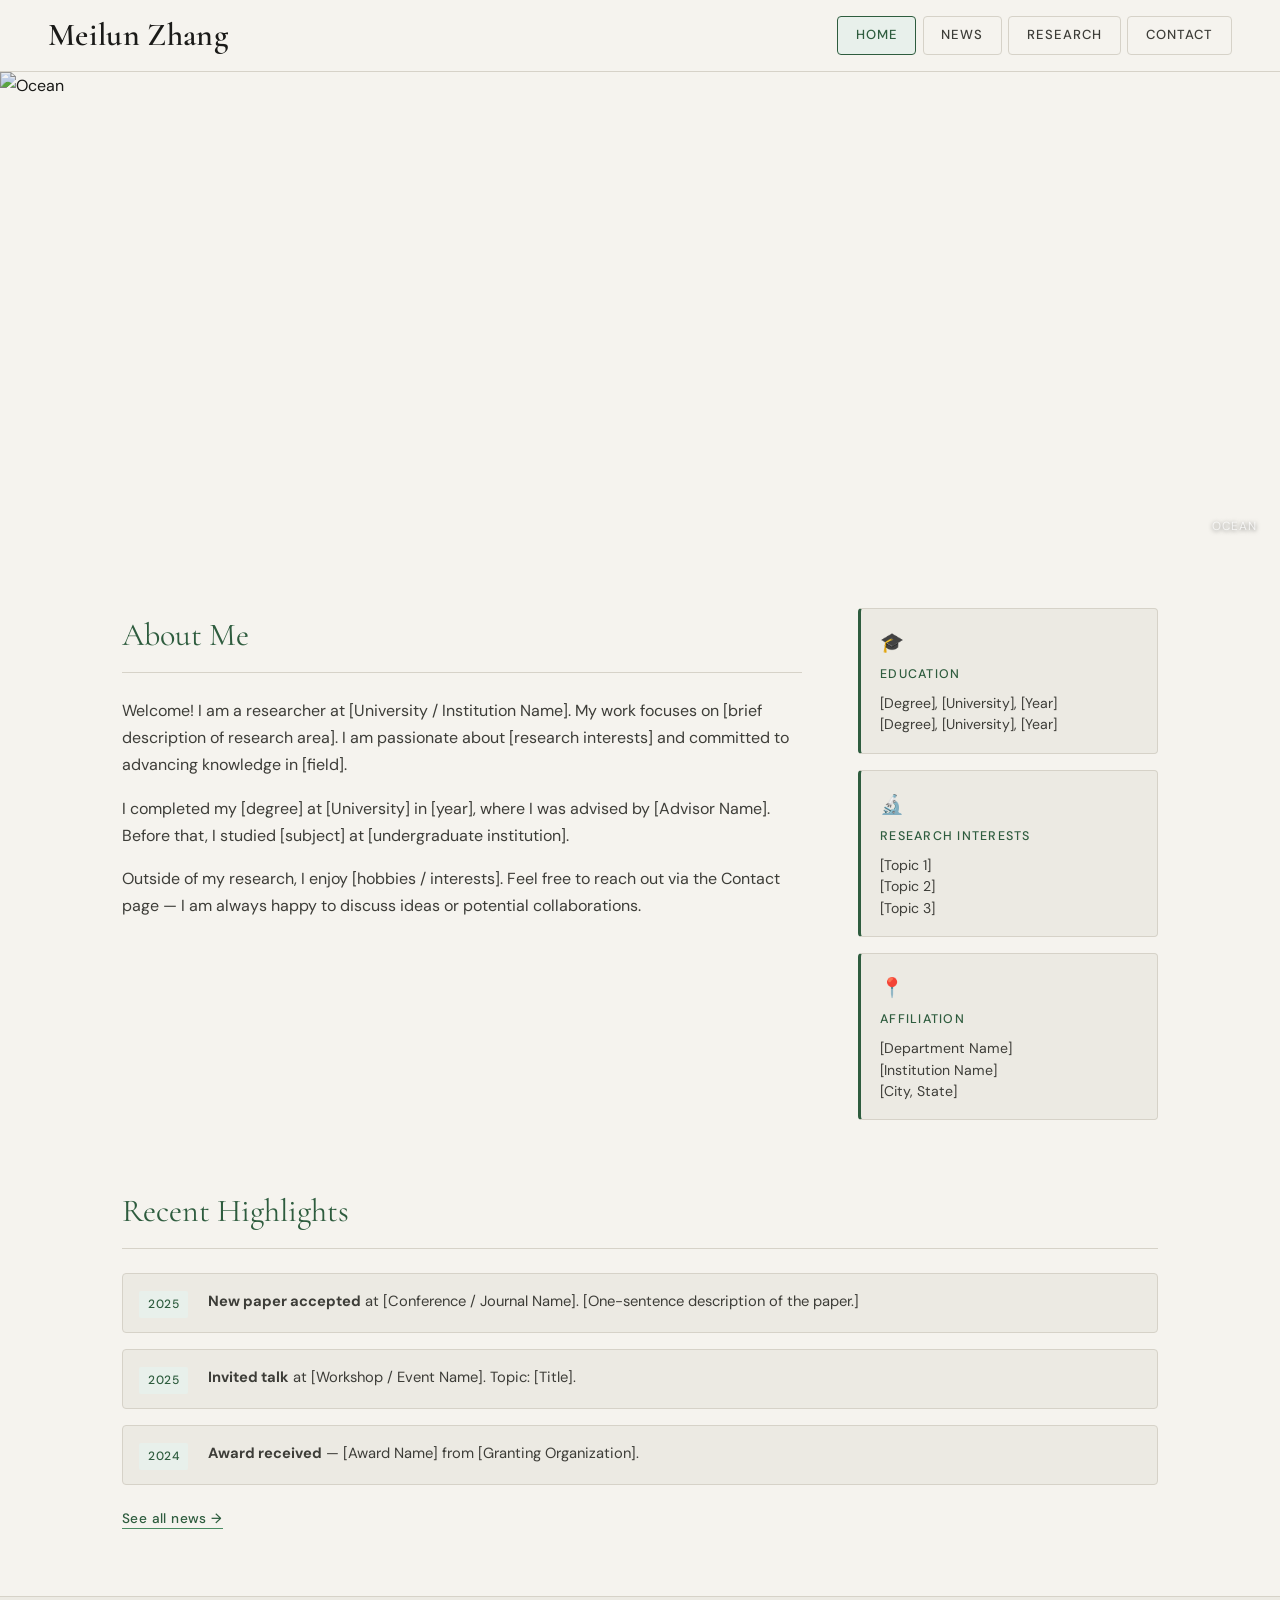
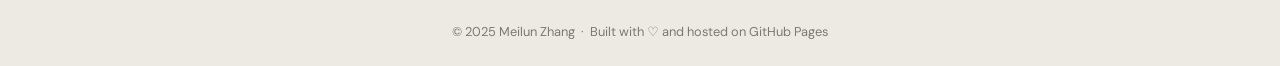
==== index.html @ bdab4076 "initial page" ====
<!DOCTYPE html>
<html lang="en">
<head>
  <meta charset="UTF-8" />
  <meta name="viewport" content="width=device-width, initial-scale=1.0"/>
  <title>Meilun Zhang</title>
  <link rel="stylesheet" href="style.css" />
  <link href="https://fonts.googleapis.com/css2?family=Cormorant+Garamond:ital,wght@0,300;0,400;0,600;1,300;1,400&family=DM+Sans:wght@300;400;500&display=swap" rel="stylesheet"/>
</head>
<body>

  <!-- BANNER -->
  <header class="banner">
    <div class="banner-name">
      <span class="name-main">Meilun Zhang</span>
      <!-- <span class="name-sub">Researcher &amp; Academic</span> -->
    </div>
    <nav class="banner-nav">
      <a href="index.html" class="nav-btn active">Home</a>
      <a href="news.html" class="nav-btn">News</a>
      <a href="research.html" class="nav-btn">Research</a>
      <a href="contact.html" class="nav-btn">Contact</a>
    </nav>
  </header>

  <!-- HERO IMAGE -->
  <section class="hero">
    <div class="hero-img-wrap">
      <img
        src="images/ocean.jpg"
        alt="Ocean"
        class="hero-img"
      />
      <div class="hero-caption">Ocean</div>
    </div>
  </section>

  <!-- MAIN CONTENT -->
  <main class="container">

    <section class="about-section">
      <div class="about-text">
        <h2 class="section-title">About Me</h2>
        <p>
          Welcome! I am a researcher at [University / Institution Name]. My work focuses on
          [brief description of research area]. I am passionate about [research interests] and
          committed to advancing knowledge in [field].
        </p>
        <p>
          I completed my [degree] at [University] in [year], where I was advised by
          [Advisor Name]. Before that, I studied [subject] at [undergraduate institution].
        </p>
        <p>
          Outside of my research, I enjoy [hobbies / interests]. Feel free to reach out
          via the Contact page — I am always happy to discuss ideas or potential collaborations.
        </p>
      </div>
      <div class="about-highlights">
        <div class="highlight-card">
          <span class="highlight-icon">🎓</span>
          <h3>Education</h3>
          <p>[Degree], [University], [Year]</p>
          <p>[Degree], [University], [Year]</p>
        </div>
        <div class="highlight-card">
          <span class="highlight-icon">🔬</span>
          <h3>Research Interests</h3>
          <p>[Topic 1]</p>
          <p>[Topic 2]</p>
          <p>[Topic 3]</p>
        </div>
        <div class="highlight-card">
          <span class="highlight-icon">📍</span>
          <h3>Affiliation</h3>
          <p>[Department Name]</p>
          <p>[Institution Name]</p>
          <p>[City, State]</p>
        </div>
      </div>
    </section>

    <section class="recent-section">
      <h2 class="section-title">Recent Highlights</h2>
      <div class="highlight-row">
        <div class="highlight-item">
          <span class="date-tag">2025</span>
          <p><strong>New paper accepted</strong> at [Conference / Journal Name]. [One-sentence description of the paper.]</p>
        </div>
        <div class="highlight-item">
          <span class="date-tag">2025</span>
          <p><strong>Invited talk</strong> at [Workshop / Event Name]. Topic: [Title].</p>
        </div>
        <div class="highlight-item">
          <span class="date-tag">2024</span>
          <p><strong>Award received</strong> — [Award Name] from [Granting Organization].</p>
        </div>
      </div>
      <a href="news.html" class="btn-link">See all news →</a>
    </section>

  </main>

  <footer class="site-footer">
    <p>© 2025 Meilun Zhang &nbsp;·&nbsp; Built with ♡ and hosted on GitHub Pages</p>
  </footer>

</body>
</html>
---- style.css ----
/* =============================================
   MEILUN ZHANG — ACADEMIC PERSONAL SITE
   Style: Refined editorial / natural academic
   Fonts: Cormorant Garamond + DM Sans
   ============================================= */

*, *::before, *::after { box-sizing: border-box; margin: 0; padding: 0; }

:root {
  --ink:       #1a1a18;
  --ink-mid:   #3d3d38;
  --ink-light: #7a7a72;
  --paper:     #f5f3ee;
  --paper-dark:#eceae3;
  --accent:    #2e5c3e;      /* Pacific Northwest forest green */
  --accent-lt: #4a8c63;
  --accent-bg: #e8f0eb;
  --gold:      #b5883a;
  --border:    #d6d2c8;
  --radius:    4px;
  --max-w:     1100px;
  --font-serif: 'Cormorant Garamond', Georgia, serif;
  --font-sans:  'DM Sans', system-ui, sans-serif;
}

html { scroll-behavior: smooth; }

body {
  background: var(--paper);
  color: var(--ink);
  font-family: var(--font-sans);
  font-size: 16px;
  line-height: 1.7;
}

/* ── BANNER ─────────────────────────────────── */
.banner {
  display: flex;
  align-items: center;
  justify-content: space-between;
  padding: 0 3rem;
  height: 72px;
  background: var(--paper);
  position: sticky;
  top: 0;
  z-index: 100;
  box-shadow: none;
  border-bottom: 1px solid var(--border);
}

.banner-name {
  display: flex;
  flex-direction: column;
  line-height: 1.15;
}

.name-main {
  font-family: var(--font-serif);
  font-size: 2rem;
  font-weight: 600;
  color: var(--ink);
  letter-spacing: 0.01em;
}

.name-sub {
  font-size: 0.72rem;
  color: var(--ink-light);
  letter-spacing: 0.12em;
  text-transform: uppercase;
  font-weight: 300;
}

/* ── NAV BUTTONS ─────────────────────────────── */
.banner-nav {
  display: flex;
  gap: 0.4rem;
}

.nav-btn {
  font-family: var(--font-sans);
  font-size: 0.82rem;
  font-weight: 500;
  letter-spacing: 0.08em;
  text-transform: uppercase;
  text-decoration: none;
  color: var(--ink-mid);
  padding: 0.45rem 1.1rem;
  border: 1px solid var(--border);
  border-radius: var(--radius);
  transition: background 0.2s, color 0.2s, border-color 0.2s;
}

.nav-btn:hover,
.nav-btn.active {
  background: var(--accent-bg);
  color: var(--accent);
  border-color: var(--accent);
}

.nav-btn.active {
  background: var(--accent-bg);
  border-color: var(--accent);
}

/* ── HERO IMAGE ──────────────────────────────── */
.hero {
  width: 100%;
  overflow: hidden;
  position: relative;
}

.hero-img-wrap {
  position: relative;
  width: 100%;
  height: clamp(260px, 38vw, 480px);
  overflow: hidden;
}

.hero-img {
  width: 100%;
  height: 100%;
  object-fit: cover;
  object-position: center 60%;
  display: block;
  filter: saturate(0.9) brightness(0.95);
  transition: transform 8s ease;
}

.hero-img:hover { transform: scale(1.02); }

.hero-caption {
  position: absolute;
  bottom: 1rem;
  right: 1.4rem;
  font-size: 0.74rem;
  color: rgba(255,255,255,0.75);
  letter-spacing: 0.1em;
  text-transform: uppercase;
  text-shadow: 0 1px 4px rgba(0,0,0,0.5);
}

/* ── CONTAINER ───────────────────────────────── */
.container {
  max-width: var(--max-w);
  margin: 0 auto;
  padding: 3.5rem 2rem 4rem;
  display: flex;
  flex-direction: column;
  gap: 4rem;
}

/* ── SECTION TITLES ──────────────────────────── */
.section-title {
  font-family: var(--font-serif);
  font-size: 2rem;
  font-weight: 400;
  color: var(--accent);
  margin-bottom: 1.5rem;
  padding-bottom: 0.6rem;
  border-bottom: 1.5px solid var(--border);
}

/* ── ABOUT SECTION ───────────────────────────── */
.about-section {
  display: grid;
  grid-template-columns: 1fr 300px;
  gap: 3.5rem;
  align-items: start;
}

.about-text p {
  color: var(--ink-mid);
  margin-bottom: 1rem;
  font-size: 1rem;
}

.about-highlights {
  display: flex;
  flex-direction: column;
  gap: 1rem;
}

.highlight-card {
  background: var(--paper-dark);
  border: 1px solid var(--border);
  border-left: 3px solid var(--accent);
  border-radius: var(--radius);
  padding: 1.1rem 1.2rem;
}

.highlight-icon { font-size: 1.2rem; }

.highlight-card h3 {
  font-family: var(--font-sans);
  font-size: 0.78rem;
  font-weight: 500;
  letter-spacing: 0.1em;
  text-transform: uppercase;
  color: var(--accent);
  margin: 0.3rem 0 0.5rem;
}

.highlight-card p {
  font-size: 0.88rem;
  color: var(--ink-mid);
  line-height: 1.5;
}

/* ── RECENT HIGHLIGHTS ───────────────────────── */
.highlight-row {
  display: flex;
  flex-direction: column;
  gap: 1rem;
  margin-bottom: 1.2rem;
}

.highlight-item {
  display: flex;
  gap: 1.2rem;
  align-items: flex-start;
  padding: 0.9rem 1rem;
  background: var(--paper-dark);
  border-radius: var(--radius);
  border: 1px solid var(--border);
}

.date-tag {
  font-size: 0.75rem;
  font-weight: 500;
  letter-spacing: 0.06em;
  background: var(--accent-bg);
  color: var(--accent);
  padding: 0.2rem 0.55rem;
  border-radius: 2px;
  white-space: nowrap;
  flex-shrink: 0;
  margin-top: 0.15rem;
}

.highlight-item p {
  font-size: 0.92rem;
  color: var(--ink-mid);
}

.btn-link {
  font-size: 0.85rem;
  font-weight: 500;
  color: var(--accent);
  text-decoration: none;
  letter-spacing: 0.03em;
  border-bottom: 1px solid var(--accent-lt);
  padding-bottom: 1px;
  transition: color 0.2s;
}
.btn-link:hover { color: var(--accent-lt); }

/* ── NEWS PAGE ───────────────────────────────── */
.news-list { display: flex; flex-direction: column; gap: 1.4rem; }

.news-item {
  display: grid;
  grid-template-columns: 90px 1fr;
  gap: 1.5rem;
  padding-bottom: 1.4rem;
  border-bottom: 1px solid var(--border);
}

.news-date {
  font-family: var(--font-serif);
  font-size: 0.9rem;
  color: var(--ink-light);
  padding-top: 0.15rem;
}

.news-item h3 {
  font-family: var(--font-sans);
  font-size: 0.95rem;
  font-weight: 500;
  margin-bottom: 0.3rem;
  color: var(--ink);
}

.news-item p { font-size: 0.88rem; color: var(--ink-mid); }

.news-tag {
  display: inline-block;
  font-size: 0.7rem;
  letter-spacing: 0.08em;
  text-transform: uppercase;
  padding: 0.15rem 0.5rem;
  border-radius: 2px;
  margin-bottom: 0.4rem;
}
.tag-pub   { background: #e0ecff; color: #2255a4; }
.tag-award { background: #fff4d6; color: #8a5c00; }
.tag-talk  { background: #e8f0eb; color: var(--accent); }
.tag-misc  { background: var(--paper-dark); color: var(--ink-light); }

/* ── RESEARCH PAGE ───────────────────────────── */
.research-grid {
  display: grid;
  grid-template-columns: repeat(auto-fill, minmax(300px, 1fr));
  gap: 1.5rem;
  margin-bottom: 2rem;
}

.research-card {
  background: var(--paper-dark);
  border: 1px solid var(--border);
  border-radius: var(--radius);
  padding: 1.5rem;
  transition: box-shadow 0.2s;
}

.research-card:hover { box-shadow: 0 4px 18px rgba(0,0,0,0.08); }

.research-card h3 {
  font-family: var(--font-serif);
  font-size: 1.2rem;
  font-weight: 400;
  color: var(--accent);
  margin-bottom: 0.6rem;
}

.research-card p { font-size: 0.88rem; color: var(--ink-mid); }

.pub-list { display: flex; flex-direction: column; gap: 1.2rem; }

.pub-item {
  padding: 1rem 1.2rem;
  border-left: 3px solid var(--border);
  background: var(--paper-dark);
  border-radius: 0 var(--radius) var(--radius) 0;
  transition: border-color 0.2s;
}

.pub-item:hover { border-left-color: var(--accent); }

.pub-item h4 {
  font-family: var(--font-sans);
  font-size: 0.95rem;
  font-weight: 500;
  margin-bottom: 0.25rem;
}

.pub-item .pub-venue {
  font-size: 0.82rem;
  color: var(--accent-lt);
  font-style: italic;
}

.pub-item .pub-authors {
  font-size: 0.82rem;
  color: var(--ink-light);
}

.pub-links { margin-top: 0.5rem; display: flex; gap: 0.6rem; }

.pub-link {
  font-size: 0.75rem;
  font-weight: 500;
  letter-spacing: 0.06em;
  text-transform: uppercase;
  color: var(--accent);
  text-decoration: none;
  padding: 0.15rem 0.5rem;
  border: 1px solid var(--accent);
  border-radius: 2px;
  transition: background 0.2s, color 0.2s;
}
.pub-link:hover { background: var(--accent); color: #fff; }

/* ── CONTACT PAGE ────────────────────────────── */
.contact-grid {
  display: grid;
  grid-template-columns: 1fr 1fr;
  gap: 3rem;
}

.contact-info p { font-size: 0.92rem; color: var(--ink-mid); margin-bottom: 0.6rem; }

.contact-row {
  display: flex;
  align-items: center;
  gap: 0.8rem;
  margin-bottom: 0.8rem;
}

.contact-row .icon { font-size: 1.1rem; width: 1.5rem; text-align: center; }

.contact-row a {
  color: var(--accent);
  text-decoration: none;
  font-size: 0.92rem;
}
.contact-row a:hover { text-decoration: underline; }

.contact-row span { font-size: 0.92rem; color: var(--ink-mid); }

.contact-form { display: flex; flex-direction: column; gap: 1rem; }

.form-group { display: flex; flex-direction: column; gap: 0.3rem; }

.form-group label {
  font-size: 0.78rem;
  font-weight: 500;
  letter-spacing: 0.08em;
  text-transform: uppercase;
  color: var(--ink-light);
}

.form-group input,
.form-group textarea {
  font-family: var(--font-sans);
  font-size: 0.92rem;
  padding: 0.65rem 0.9rem;
  border: 1px solid var(--border);
  border-radius: var(--radius);
  background: #fff;
  color: var(--ink);
  outline: none;
  transition: border-color 0.2s;
}

.form-group input:focus,
.form-group textarea:focus { border-color: var(--accent); }

.form-group textarea { resize: vertical; min-height: 130px; }

.submit-btn {
  align-self: flex-start;
  background: var(--accent);
  color: #fff;
  border: none;
  padding: 0.7rem 2rem;
  font-family: var(--font-sans);
  font-size: 0.85rem;
  font-weight: 500;
  letter-spacing: 0.06em;
  border-radius: var(--radius);
  cursor: pointer;
  transition: background 0.2s;
}
.submit-btn:hover { background: var(--accent-lt); }

/* ── PAGE INTRO ──────────────────────────────── */
.page-intro {
  font-size: 1.05rem;
  color: var(--ink-mid);
  max-width: 640px;
  margin-bottom: 0.5rem;
}

/* ── FOOTER ──────────────────────────────────── */
.site-footer {
  text-align: center;
  padding: 1.5rem;
  font-size: 0.8rem;
  color: var(--ink-light);
  border-top: 1px solid var(--border);
  background: var(--paper-dark);
}

/* ── RESPONSIVE ──────────────────────────────── */
@media (max-width: 800px) {
  .banner { padding: 0 1.2rem; }
  .name-sub { display: none; }
  .about-section { grid-template-columns: 1fr; }
  .contact-grid  { grid-template-columns: 1fr; }
  .research-grid { grid-template-columns: 1fr; }
  .news-item     { grid-template-columns: 1fr; gap: 0.3rem; }
}

@media (max-width: 520px) {
  .banner { height: 60px; }
  .name-main { font-size: 1.2rem; }
  .nav-btn { font-size: 0.72rem; padding: 0.35rem 0.7rem; }
}
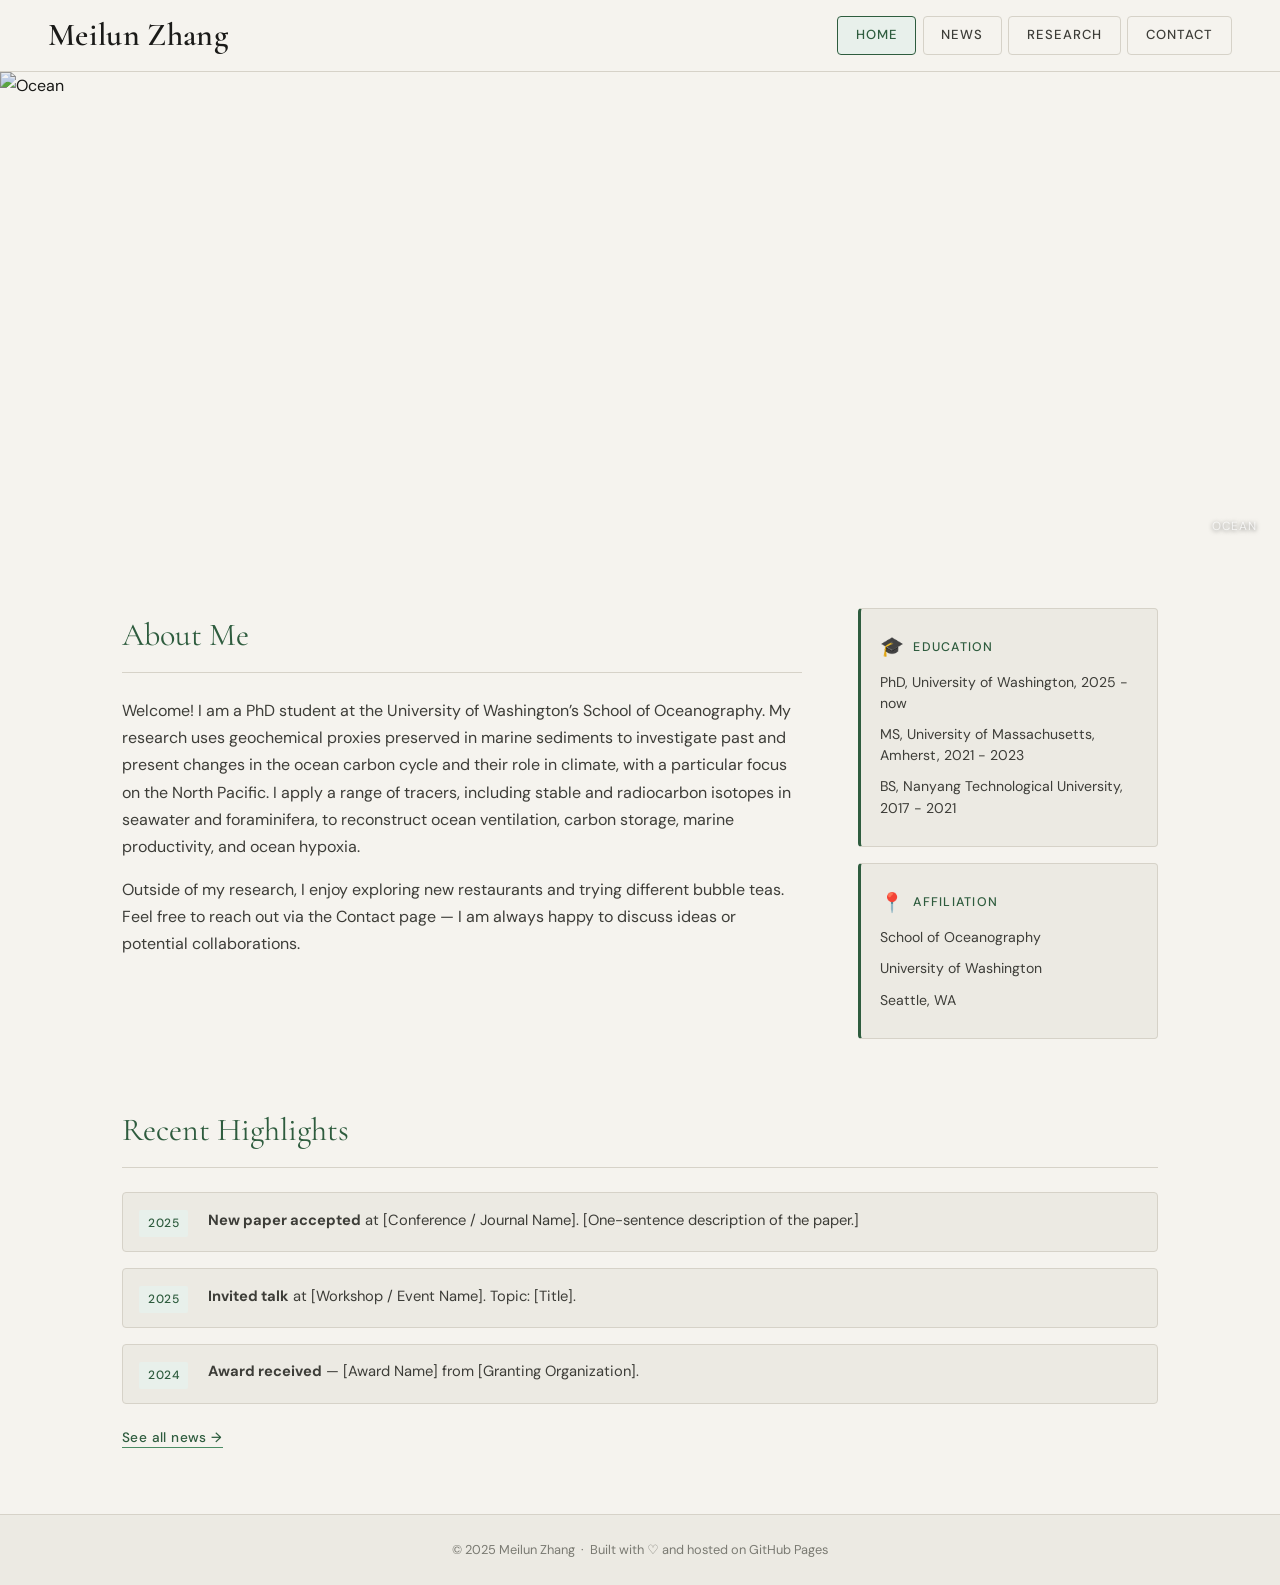
==== commit 56c0ad43: "home page update" ====
--- a/index.html
+++ b/index.html
@@ -42,39 +42,35 @@
       <div class="about-text">
         <h2 class="section-title">About Me</h2>
         <p>
-          Welcome! I am a researcher at [University / Institution Name]. My work focuses on
-          [brief description of research area]. I am passionate about [research interests] and
-          committed to advancing knowledge in [field].
-        </p>
+          Welcome! I am a PhD student at the University of Washington’s School of Oceanography. 
+          My research uses geochemical proxies preserved in marine sediments to 
+          investigate past and present changes in the ocean carbon cycle and their role in climate, with a particular focus on the North Pacific. 
+          I apply a range of tracers, including stable and radiocarbon isotopes in seawater and foraminifera, 
+          to reconstruct ocean ventilation, carbon storage, marine productivity, and ocean hypoxia.
         <p>
-          I completed my [degree] at [University] in [year], where I was advised by
-          [Advisor Name]. Before that, I studied [subject] at [undergraduate institution].
-        </p>
-        <p>
-          Outside of my research, I enjoy [hobbies / interests]. Feel free to reach out
+          Outside of my research, I enjoy exploring new restaurants and trying different bubble teas. Feel free to reach out
           via the Contact page — I am always happy to discuss ideas or potential collaborations.
         </p>
       </div>
       <div class="about-highlights">
         <div class="highlight-card">
-          <span class="highlight-icon">🎓</span>
-          <h3>Education</h3>
-          <p>[Degree], [University], [Year]</p>
-          <p>[Degree], [University], [Year]</p>
+          <h3><span class="highlight-icon">🎓</span> Education</h3>
+          <p>PhD, University of Washington, 2025 - now</p>
+          <p>MS, University of Massachusetts, Amherst, 2021 - 2023</p>
+          <p>BS, Nanyang Technological University, 2017 - 2021</p>
         </div>
-        <div class="highlight-card">
+        <!-- <div class="highlight-card">
           <span class="highlight-icon">🔬</span>
           <h3>Research Interests</h3>
           <p>[Topic 1]</p>
           <p>[Topic 2]</p>
           <p>[Topic 3]</p>
-        </div>
+        </div> -->
         <div class="highlight-card">
-          <span class="highlight-icon">📍</span>
-          <h3>Affiliation</h3>
-          <p>[Department Name]</p>
-          <p>[Institution Name]</p>
-          <p>[City, State]</p>
+          <h3><span class="highlight-icon">📍</span> Affiliation</h3>
+          <p>School of Oceanography</p>
+          <p>University of Washington</p>
+          <p>Seattle, WA</p>
         </div>
       </div>
     </section>
--- a/style.css
+++ b/style.css
@@ -188,9 +188,13 @@
   padding: 1.1rem 1.2rem;
 }
 
+
 .highlight-icon { font-size: 1.2rem; }
 
 .highlight-card h3 {
+  display: flex;
+  align-items: center;
+  gap: 8px;
   font-family: var(--font-sans);
   font-size: 0.78rem;
   font-weight: 500;
@@ -204,6 +208,7 @@
   font-size: 0.88rem;
   color: var(--ink-mid);
   line-height: 1.5;
+  margin-bottom: 10px;
 }
 
 /* ── RECENT HIGHLIGHTS ───────────────────────── */
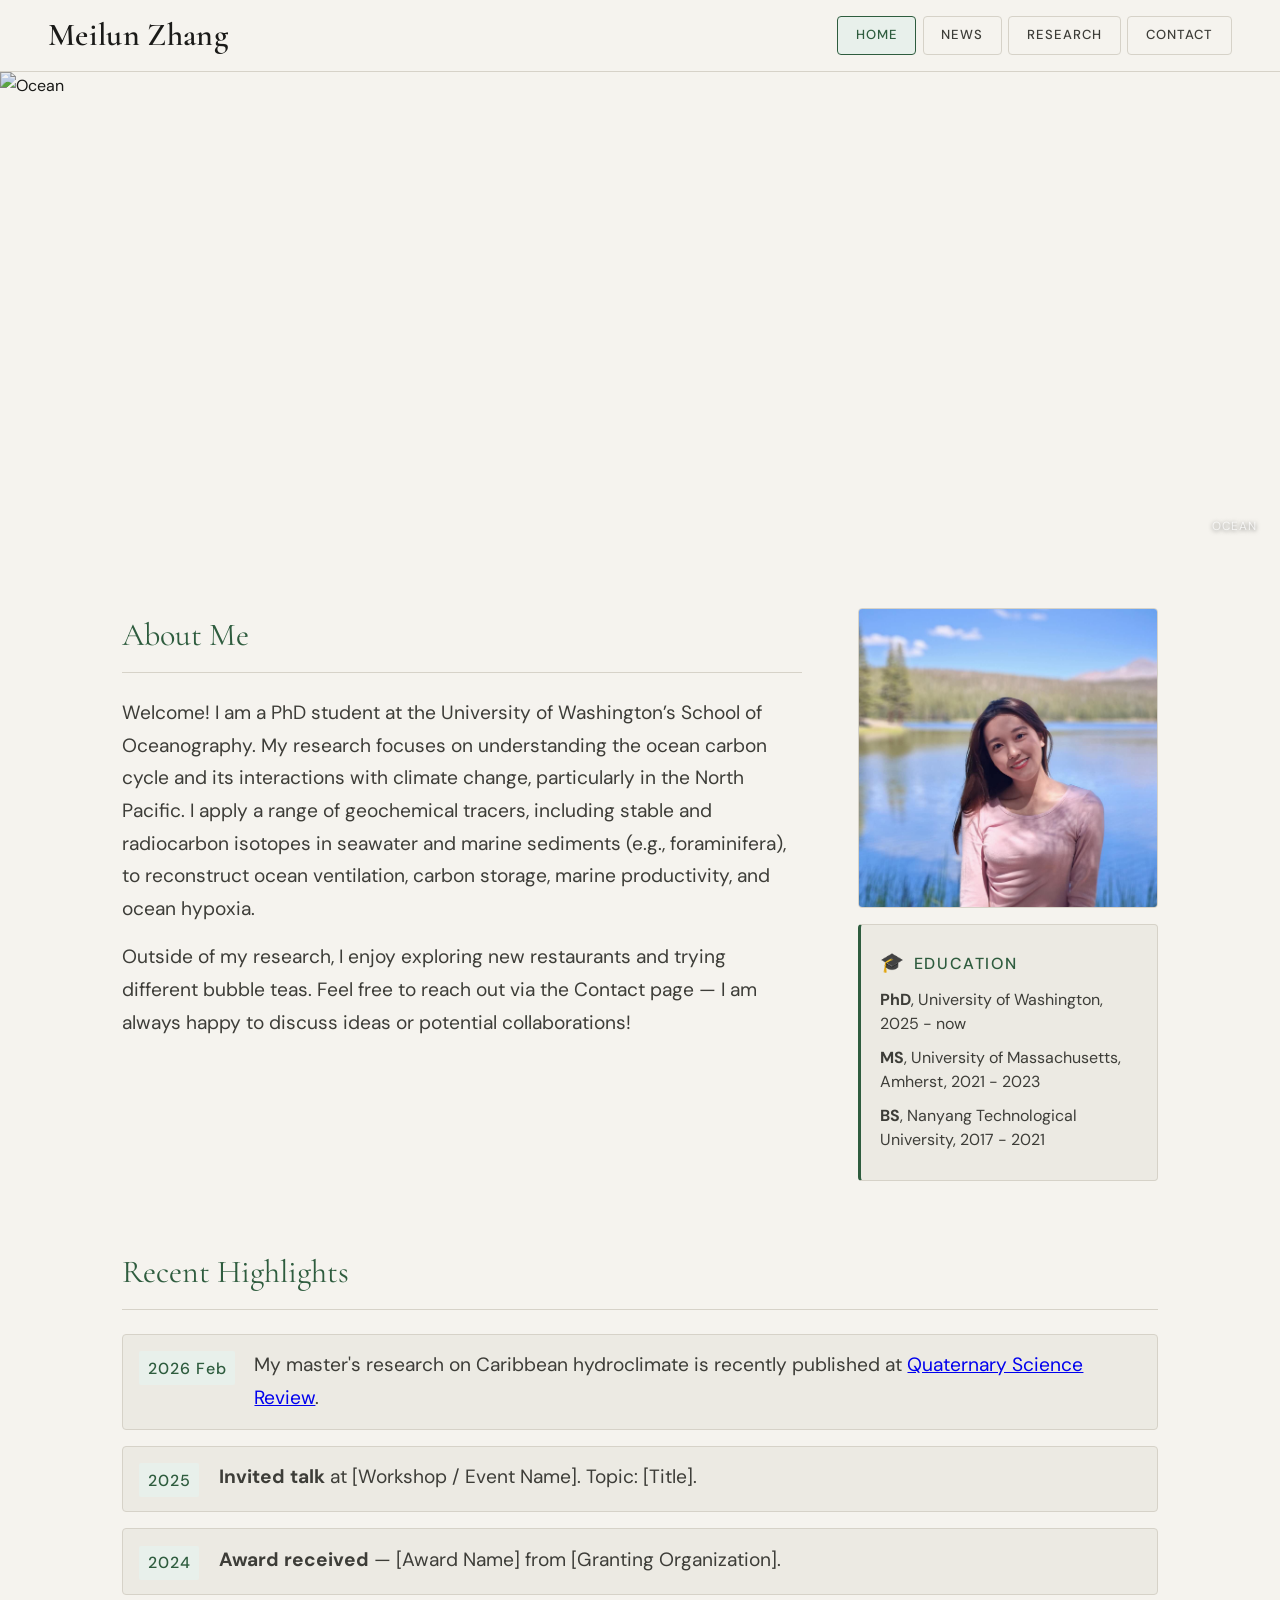
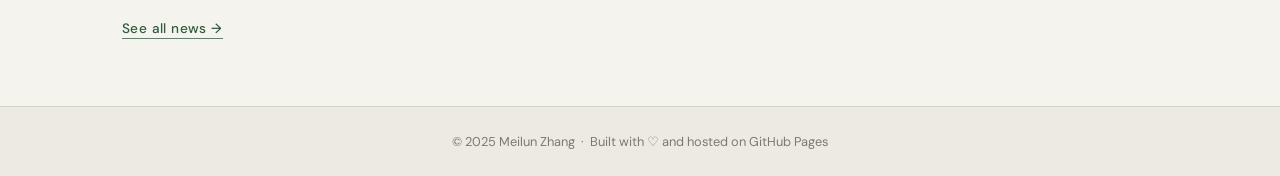
==== commit 8f4fd5ba: "profile photo and contact update" ====
--- a/index.html
+++ b/index.html
@@ -43,21 +43,26 @@
         <h2 class="section-title">About Me</h2>
         <p>
           Welcome! I am a PhD student at the University of Washington’s School of Oceanography. 
-          My research uses geochemical proxies preserved in marine sediments to 
-          investigate past and present changes in the ocean carbon cycle and their role in climate, with a particular focus on the North Pacific. 
-          I apply a range of tracers, including stable and radiocarbon isotopes in seawater and foraminifera, 
+          My research focuses on understanding the ocean carbon cycle and its interactions with climate change, particularly in the North Pacific.
+          I apply a range of geochemical tracers, including stable and radiocarbon isotopes in seawater and marine sediments (e.g., foraminifera), 
           to reconstruct ocean ventilation, carbon storage, marine productivity, and ocean hypoxia.
+        </p>
         <p>
           Outside of my research, I enjoy exploring new restaurants and trying different bubble teas. Feel free to reach out
-          via the Contact page — I am always happy to discuss ideas or potential collaborations.
+          via the Contact page — I am always happy to discuss ideas or potential collaborations!
         </p>
       </div>
       <div class="about-highlights">
+              <!-- PHOTO -->
+        <div class="about-photo-wrap">
+          <img src="images/meilun.jpg" alt="Meilun Zhang" class="about-photo" />
+        </div>
+
         <div class="highlight-card">
           <h3><span class="highlight-icon">🎓</span> Education</h3>
-          <p>PhD, University of Washington, 2025 - now</p>
-          <p>MS, University of Massachusetts, Amherst, 2021 - 2023</p>
-          <p>BS, Nanyang Technological University, 2017 - 2021</p>
+          <p><strong>PhD</strong>, University of Washington, 2025 - now</p>
+          <p><strong>MS</strong>, University of Massachusetts, Amherst, 2021 - 2023</p>
+          <p><strong>BS</strong>, Nanyang Technological University, 2017 - 2021</p>
         </div>
         <!-- <div class="highlight-card">
           <span class="highlight-icon">🔬</span>
@@ -66,12 +71,12 @@
           <p>[Topic 2]</p>
           <p>[Topic 3]</p>
         </div> -->
-        <div class="highlight-card">
+        <!-- <div class="highlight-card">
           <h3><span class="highlight-icon">📍</span> Affiliation</h3>
           <p>School of Oceanography</p>
           <p>University of Washington</p>
           <p>Seattle, WA</p>
-        </div>
+        </div> -->
       </div>
     </section>
 
@@ -79,8 +84,8 @@
       <h2 class="section-title">Recent Highlights</h2>
       <div class="highlight-row">
         <div class="highlight-item">
-          <span class="date-tag">2025</span>
-          <p><strong>New paper accepted</strong> at [Conference / Journal Name]. [One-sentence description of the paper.]</p>
+          <span class="date-tag">2026 Feb</span>
+          <p>My master's research on Caribbean hydroclimate is recently published at <a href="https://doi.org/10.1016/j.quascirev.2025.109716" target="_blank">Quaternary Science Review</a>.</p>
         </div>
         <div class="highlight-item">
           <span class="date-tag">2025</span>
--- a/style.css
+++ b/style.css
@@ -171,7 +171,20 @@
 .about-text p {
   color: var(--ink-mid);
   margin-bottom: 1rem;
-  font-size: 1rem;
+  font-size: 1.2rem;
+}
+
+.about-photo-wrap {
+  margin-bottom: 0;
+}
+
+.about-photo {
+  width: 100%;
+  aspect-ratio: 1 / 1;
+  object-fit: cover;
+  border-radius: var(--radius);
+  display: block;
+  border: 1px solid var(--border);
 }
 
 .about-highlights {
@@ -196,7 +209,7 @@
   align-items: center;
   gap: 8px;
   font-family: var(--font-sans);
-  font-size: 0.78rem;
+  font-size: 1rem;
   font-weight: 500;
   letter-spacing: 0.1em;
   text-transform: uppercase;
@@ -205,7 +218,7 @@
 }
 
 .highlight-card p {
-  font-size: 0.88rem;
+  font-size: 1rem;
   color: var(--ink-mid);
   line-height: 1.5;
   margin-bottom: 10px;
@@ -230,7 +243,7 @@
 }
 
 .date-tag {
-  font-size: 0.75rem;
+  font-size: 1rem;
   font-weight: 500;
   letter-spacing: 0.06em;
   background: var(--accent-bg);
@@ -243,7 +256,7 @@
 }
 
 .highlight-item p {
-  font-size: 0.92rem;
+  font-size: 1.2rem;
   color: var(--ink-mid);
 }
 
@@ -382,7 +395,7 @@
   gap: 3rem;
 }
 
-.contact-info p { font-size: 0.92rem; color: var(--ink-mid); margin-bottom: 0.6rem; }
+.contact-info p { font-size: 1.2rem; color: var(--ink-mid); margin-bottom: 0.6rem; }
 
 .contact-row {
   display: flex;
@@ -391,16 +404,17 @@
   margin-bottom: 0.8rem;
 }
 
-.contact-row .icon { font-size: 1.1rem; width: 1.5rem; text-align: center; }
+.contact-row .icon { font-size: 1.2rem; width: 1.5rem; text-align: center; }
 
 .contact-row a {
   color: var(--accent);
   text-decoration: none;
-  font-size: 0.92rem;
+  font-size: 1.1rem;
 }
 .contact-row a:hover { text-decoration: underline; }
 
-.contact-row span { font-size: 0.92rem; color: var(--ink-mid); }
+.contact-row span { font-size: 1rem; color: var(--ink-mid); }
+
 
 .contact-form { display: flex; flex-direction: column; gap: 1rem; }
 
@@ -450,10 +464,10 @@
 
 /* ── PAGE INTRO ──────────────────────────────── */
 .page-intro {
-  font-size: 1.05rem;
+  font-size: 1.2rem;
   color: var(--ink-mid);
-  max-width: 640px;
-  margin-bottom: 0.5rem;
+  max-width: 100%;
+  margin-bottom: 0rem;
 }
 
 /* ── FOOTER ──────────────────────────────────── */
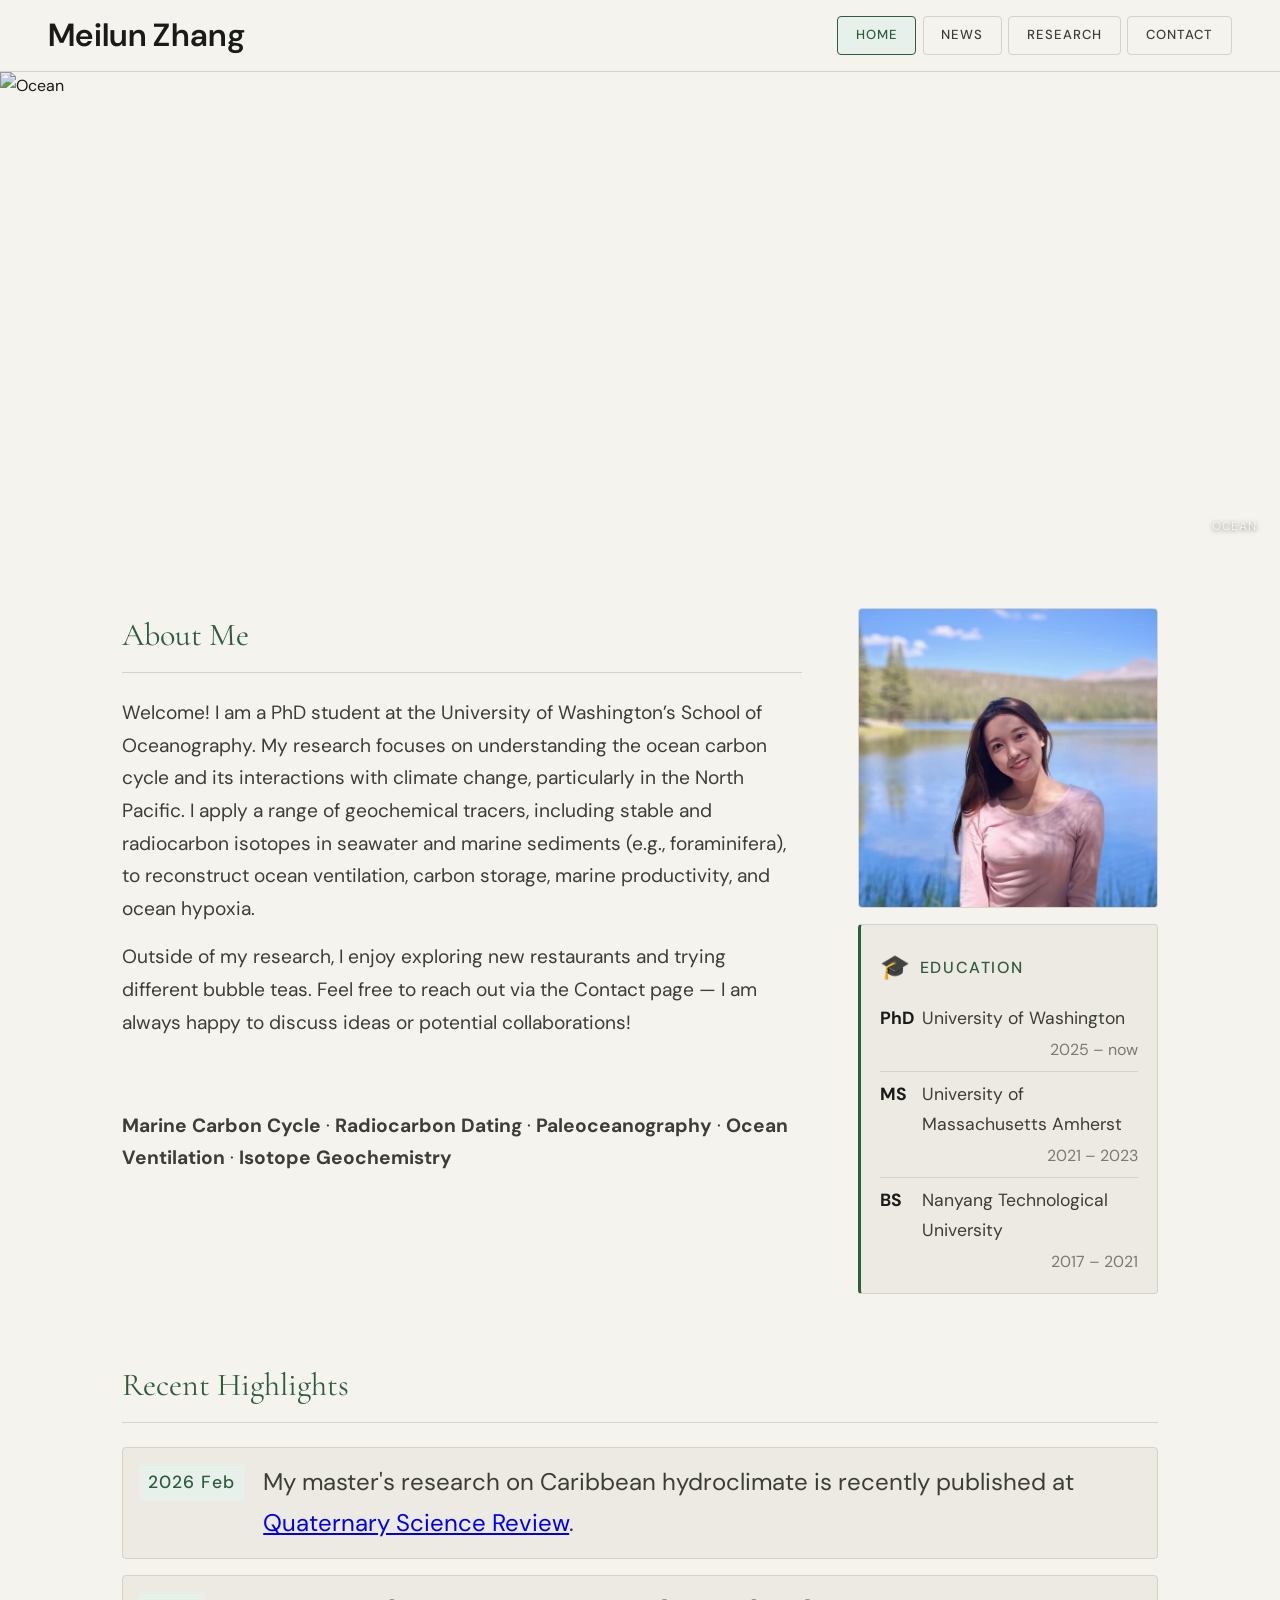
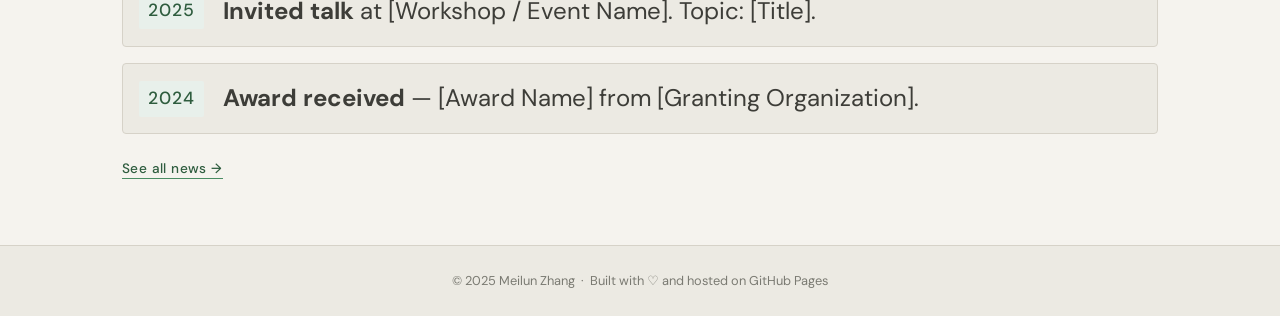
==== commit 67ef5355: "Add photo" ====
--- a/index.html
+++ b/index.html
@@ -51,6 +51,11 @@
           Outside of my research, I enjoy exploring new restaurants and trying different bubble teas. Feel free to reach out
           via the Contact page — I am always happy to discuss ideas or potential collaborations!
         </p>
+        <br>
+        <br>
+        <p>
+          <strong>Marine Carbon Cycle</strong> · <strong>Radiocarbon Dating</strong> · <strong>Paleoceanography</strong> · <strong>Ocean Ventilation</strong> · <strong>Isotope Geochemistry</strong>
+        </p>
       </div>
       <div class="about-highlights">
               <!-- PHOTO -->
@@ -58,12 +63,32 @@
           <img src="images/meilun.jpg" alt="Meilun Zhang" class="about-photo" />
         </div>
 
-        <div class="highlight-card">
+        <!-- <div class="highlight-card">
           <h3><span class="highlight-icon">🎓</span> Education</h3>
           <p><strong>PhD</strong>, University of Washington, 2025 - now</p>
           <p><strong>MS</strong>, University of Massachusetts, Amherst, 2021 - 2023</p>
           <p><strong>BS</strong>, Nanyang Technological University, 2017 - 2021</p>
+        </div> -->
+
+        <div class="highlight-card">
+          <h3><span class="highlight-icon">🎓</span> Education</h3>
+          <div class="edu-row">
+            <span class="edu-degree"><strong>PhD</strong></span>
+            <span class="edu-school">University of Washington</span>
+            <span class="edu-year">2025 – now</span>
+          </div>
+          <div class="edu-row">
+            <span class="edu-degree"><strong>MS</strong></span>
+            <span class="edu-school">University of Massachusetts Amherst</span>
+            <span class="edu-year">2021 – 2023</span>
+          </div>
+          <div class="edu-row">
+            <span class="edu-degree"><strong>BS</strong></span>
+            <span class="edu-school">Nanyang Technological University</span>
+            <span class="edu-year">2017 – 2021</span>
+          </div>
         </div>
+
         <!-- <div class="highlight-card">
           <span class="highlight-icon">🔬</span>
           <h3>Research Interests</h3>
--- a/style.css
+++ b/style.css
@@ -55,7 +55,7 @@
 }
 
 .name-main {
-  font-family: var(--font-serif);
+  font-family: var(--font-sans);
   font-size: 2rem;
   font-weight: 600;
   color: var(--ink);
@@ -176,6 +176,8 @@
 
 .about-photo-wrap {
   margin-bottom: 0;
+  width: 100%;
+  max-width: 300px;
 }
 
 .about-photo {
@@ -202,7 +204,7 @@
 }
 
 
-.highlight-icon { font-size: 1.2rem; }
+.highlight-icon { font-size: 1.5rem; }
 
 .highlight-card h3 {
   display: flex;
@@ -217,11 +219,53 @@
   margin: 0.3rem 0 0.5rem;
 }
 
+/* .highlight-card p {
+  font-size: 1.1rem;
+  color: var(--ink-mid);
+  line-height: 1.5;
+  margin-bottom: 10px;
+} */
+
 .highlight-card p {
   font-size: 1rem;
   color: var(--ink-mid);
   line-height: 1.5;
-  margin-bottom: 10px;
+  margin-bottom: 0;
+}
+
+.edu-row {
+  display: flex;
+  flex-wrap: wrap;
+  align-items: baseline;
+  padding: 8px 0;
+  border-bottom: 1px solid var(--border);
+  font-size: 1.1rem;
+  gap: 0 8px;
+}
+
+.edu-row:last-child {
+  border-bottom: none;
+  padding-bottom: 0;
+}
+
+.edu-degree {
+  font-weight: 500;
+  color: var(--ink);
+  width: 2.1rem;
+  flex-shrink: 0;
+}
+.edu-school {
+  color: var(--ink-mid);
+  flex: 1;
+}
+
+.edu-year {
+  color: var(--ink-light);
+  font-size: 1rem;
+  white-space: nowrap;
+  width: 100%;
+  text-align: right;
+  margin-top: 2px;
 }
 
 /* ── RECENT HIGHLIGHTS ───────────────────────── */
@@ -243,7 +287,7 @@
 }
 
 .date-tag {
-  font-size: 1rem;
+  font-size: 1.1rem;
   font-weight: 500;
   letter-spacing: 0.06em;
   background: var(--accent-bg);
@@ -256,7 +300,7 @@
 }
 
 .highlight-item p {
-  font-size: 1.2rem;
+  font-size: 1.5rem;
   color: var(--ink-mid);
 }
 
@@ -284,7 +328,7 @@
 }
 
 .news-date {
-  font-family: var(--font-serif);
+  font-family: var(--font-sans);
   font-size: 0.9rem;
   color: var(--ink-light);
   padding-top: 0.15rem;
@@ -495,3 +539,53 @@
   .name-main { font-size: 1.2rem; }
   .nav-btn { font-size: 0.72rem; padding: 0.35rem 0.7rem; }
 }
+
+/* ── RESEARCH AREAS ──────────────────────────── */
+.research-area {
+  display: grid;
+  grid-template-columns: 1fr 1fr;
+  gap: 3rem;
+  align-items: center;
+  padding: 2.5rem 0;
+  border-bottom: 1px solid var(--border);
+}
+
+.research-area:last-child {
+  border-bottom: none;
+}
+
+.research-area-title {
+  font-family: var(--font-serif);
+  font-size: 1.3rem;
+  font-weight: 400;
+  color: var(--accent);
+  margin-bottom: 0.8rem;
+}
+
+.research-area-text p {
+  font-size: 0.95rem;
+  color: var(--ink-mid);
+  line-height: 1.7;
+}
+
+.research-area-figure img {
+  width: 100%;
+  border-radius: var(--radius);
+  border: 1px solid var(--border);
+  display: block;
+}
+
+.figure-caption {
+  font-size: 0.78rem;
+  color: var(--ink-light);
+  margin-top: 0.5rem;
+  font-style: italic;
+  text-align: center;
+}
+
+@media (max-width: 800px) {
+  .research-area {
+    grid-template-columns: 1fr;
+    gap: 1.5rem;
+  }
+}
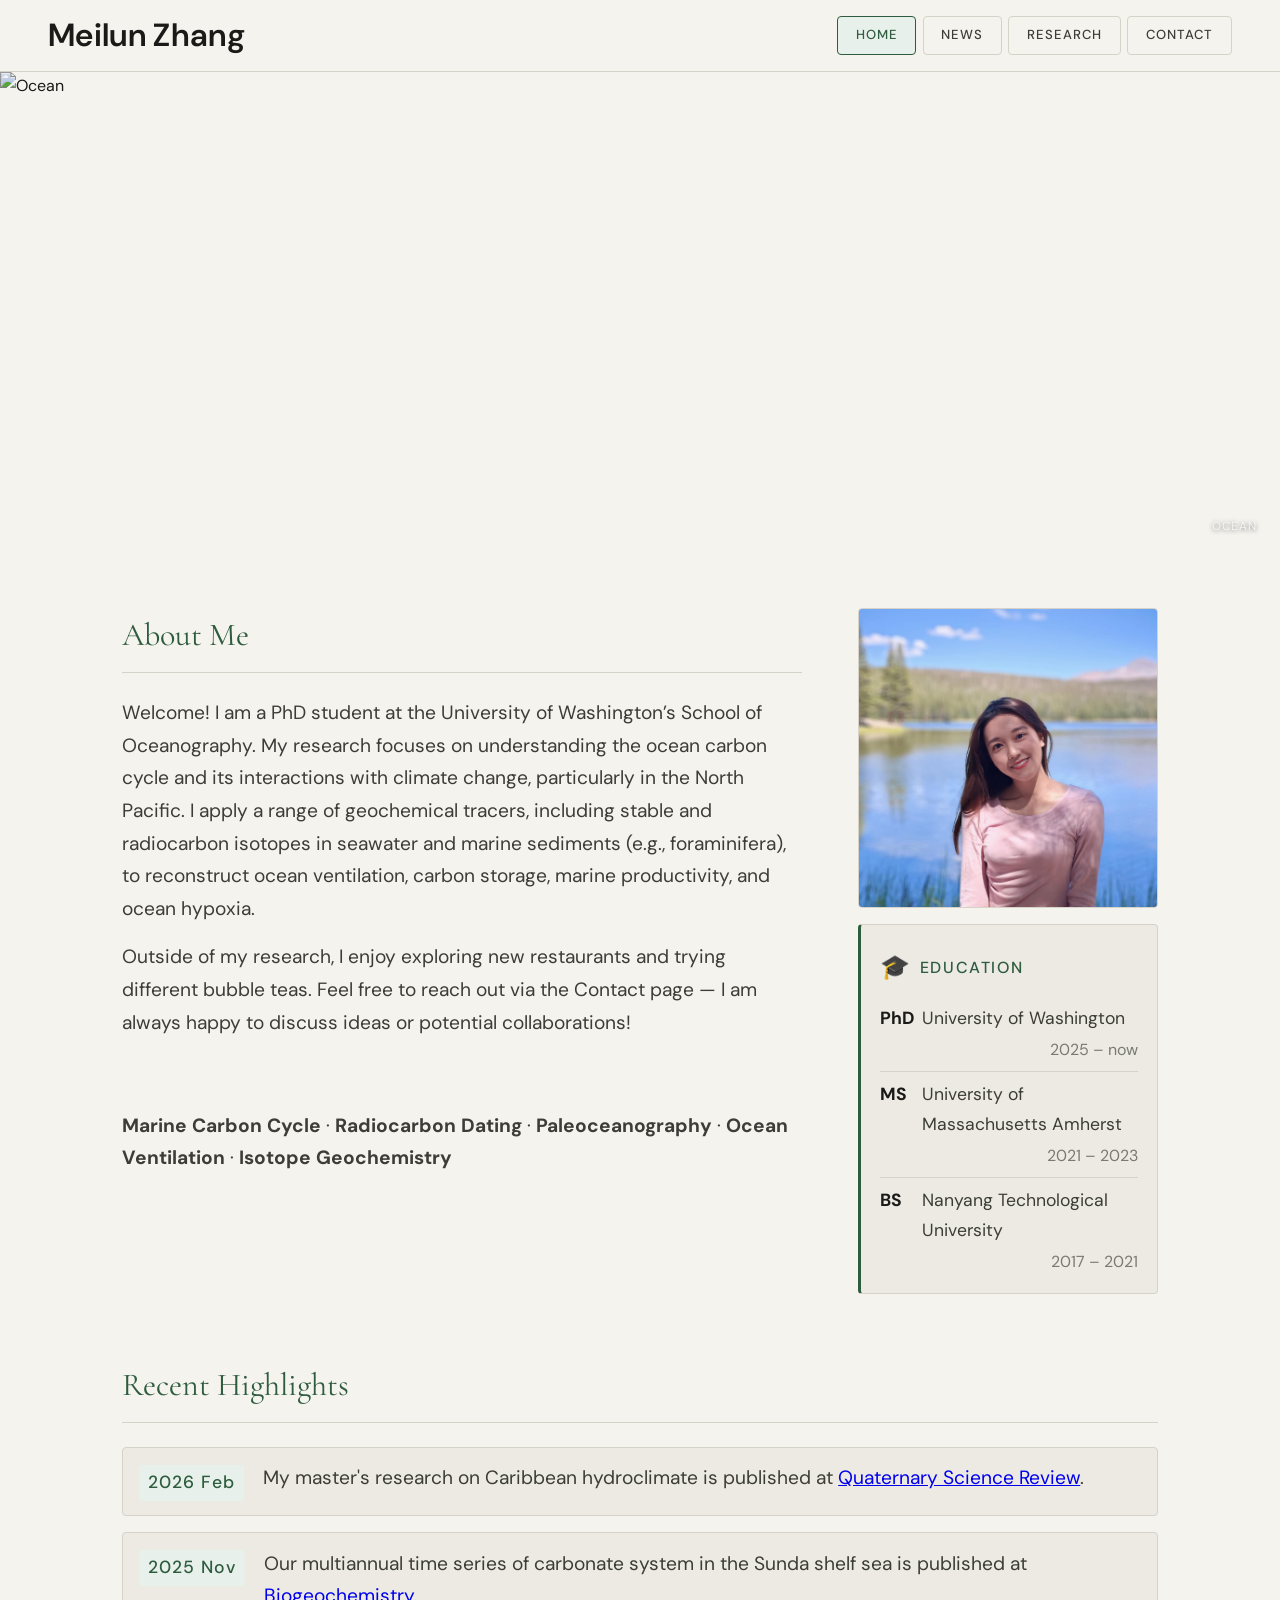
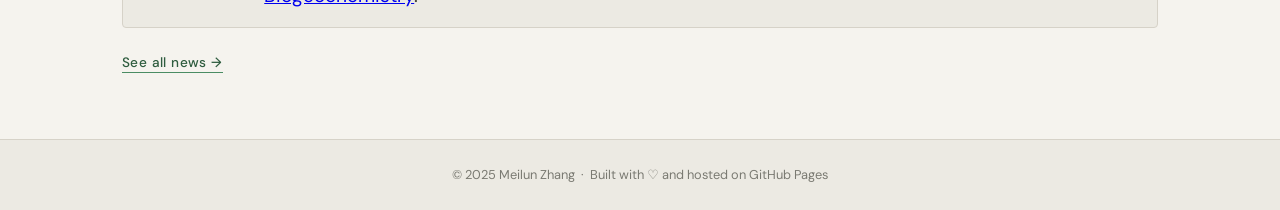
==== commit 9e9fe6ca: "foram photo" ====
--- a/index.html
+++ b/index.html
@@ -110,16 +110,16 @@
       <div class="highlight-row">
         <div class="highlight-item">
           <span class="date-tag">2026 Feb</span>
-          <p>My master's research on Caribbean hydroclimate is recently published at <a href="https://doi.org/10.1016/j.quascirev.2025.109716" target="_blank">Quaternary Science Review</a>.</p>
+          <p>My master's research on Caribbean hydroclimate is published at <a href="https://doi.org/10.1016/j.quascirev.2025.109716" target="_blank">Quaternary Science Review</a>.</p>
         </div>
         <div class="highlight-item">
-          <span class="date-tag">2025</span>
-          <p><strong>Invited talk</strong> at [Workshop / Event Name]. Topic: [Title].</p>
+          <span class="date-tag">2025 Nov</span>
+          <p> Our multiannual time series of carbonate system in the Sunda shelf sea is published at <a href="https://link.springer.com/article/10.1007/s10533-025-01286-9" target="_blank">Biogeochemistry</a>.</p>
         </div>
-        <div class="highlight-item">
+        <!-- <div class="highlight-item">
           <span class="date-tag">2024</span>
           <p><strong>Award received</strong> — [Award Name] from [Granting Organization].</p>
-        </div>
+        </div> -->
       </div>
       <a href="news.html" class="btn-link">See all news →</a>
     </section>
--- a/style.css
+++ b/style.css
@@ -300,7 +300,7 @@
 }
 
 .highlight-item p {
-  font-size: 1.5rem;
+  font-size: 1.2rem;
   color: var(--ink-mid);
 }
 
@@ -384,7 +384,8 @@
   margin-bottom: 0.6rem;
 }
 
-.research-card p { font-size: 0.88rem; color: var(--ink-mid); }
+
+/* .research-card p { font-size: 1.2rem; color: var(--ink-mid); } */
 
 .pub-list { display: flex; flex-direction: column; gap: 1.2rem; }
 
@@ -542,10 +543,6 @@
 
 /* ── RESEARCH AREAS ──────────────────────────── */
 .research-area {
-  display: grid;
-  grid-template-columns: 1fr 1fr;
-  gap: 3rem;
-  align-items: center;
   padding: 2.5rem 0;
   border-bottom: 1px solid var(--border);
 }
@@ -554,25 +551,47 @@
   border-bottom: none;
 }
 
-.research-area-title {
-  font-family: var(--font-serif);
-  font-size: 1.3rem;
-  font-weight: 400;
-  color: var(--accent);
+.research-area-figure {
+  float: none;
+  width: 100%;
+  margin: 1.2rem 0 0 0;
+}
+
+.research-area-figure img {
+  width: 100%;
+  max-height: 600px;
+  object-fit: contain;
+  border-radius: var(--radius);
+  display: block;
+}
+
+.research-area-text h3 {
   margin-bottom: 0.8rem;
+  font-family: var(--font-sans);
+  font-size: 1.4rem;
+  font-weight: 700;
+  color: var(--ink);
 }
 
 .research-area-text p {
-  font-size: 0.95rem;
+  font-size: 1.2rem;
   color: var(--ink-mid);
   line-height: 1.7;
 }
 
-.research-area-figure img {
-  width: 100%;
-  border-radius: var(--radius);
-  border: 1px solid var(--border);
+
+.research-area::after {
+  content: '';
   display: block;
+  clear: both;
+}
+
+@media (max-width: 800px) {
+  .research-area-figure {
+    float: none;
+    width: 100%;
+    margin: 1rem 0;
+  }
 }
 
 .figure-caption {
@@ -581,11 +600,4 @@
   margin-top: 0.5rem;
   font-style: italic;
   text-align: center;
-}
-
-@media (max-width: 800px) {
-  .research-area {
-    grid-template-columns: 1fr;
-    gap: 1.5rem;
-  }
 }
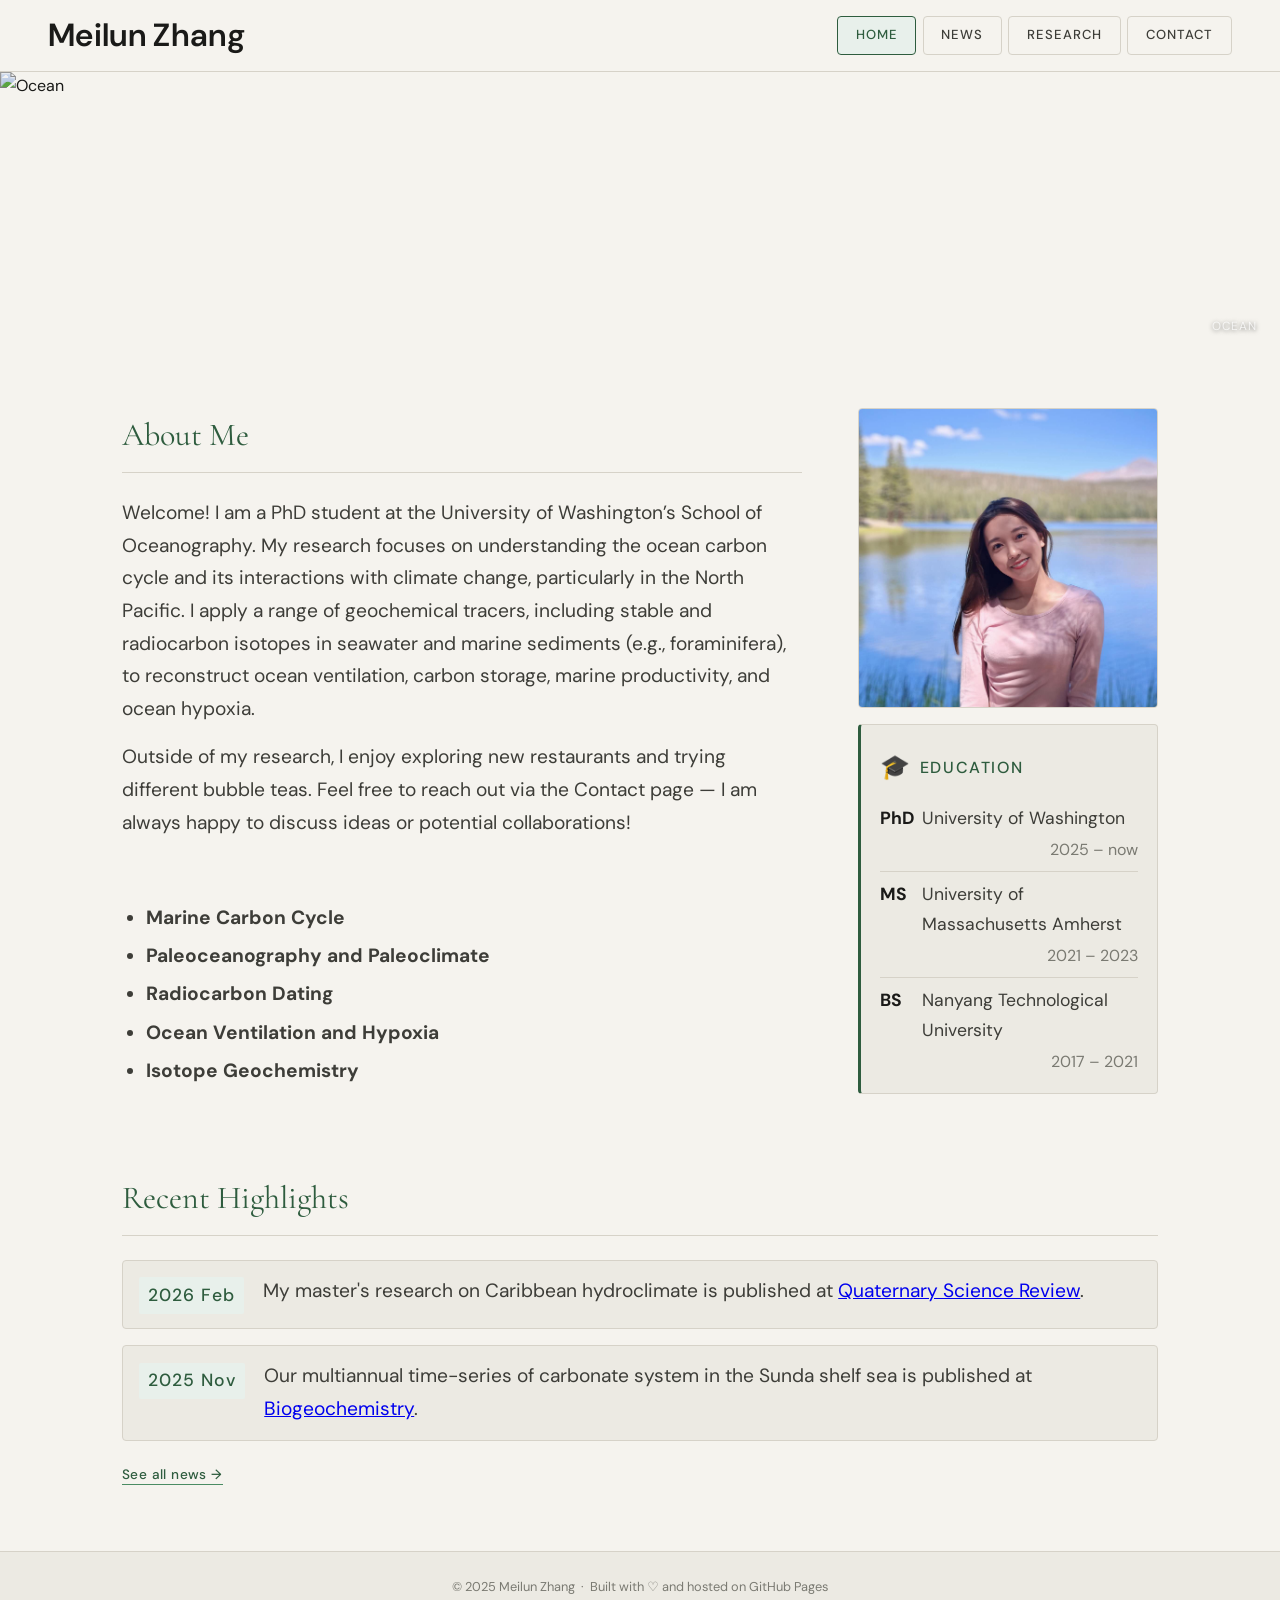
==== commit 06a8e6ab: "research page" ====
--- a/index.html
+++ b/index.html
@@ -52,9 +52,15 @@
           via the Contact page — I am always happy to discuss ideas or potential collaborations!
         </p>
         <br>
-        <br>
         <p>
-          <strong>Marine Carbon Cycle</strong> · <strong>Radiocarbon Dating</strong> · <strong>Paleoceanography</strong> · <strong>Ocean Ventilation</strong> · <strong>Isotope Geochemistry</strong>
+          <!-- <strong>Marine Carbon Cycle</strong> · <strong>Radiocarbon Dating</strong> · <strong>Paleoceanography</strong> · <strong>Ocean Ventilation</strong> · <strong>Isotope Geochemistry</strong> -->
+        <ul style="list-style: disc; padding-left: 1.5rem; color: var(--ink-mid); font-size: 1.2rem; line-height: 2;">
+          <li><strong>Marine Carbon Cycle</strong></li>
+          <li><strong>Paleoceanography and Paleoclimate</strong></li>
+          <li><strong>Radiocarbon Dating</strong></li>
+          <li><strong>Ocean Ventilation and Hypoxia</strong></li>
+          <li><strong>Isotope Geochemistry</strong></li>
+        </ul>
         </p>
       </div>
       <div class="about-highlights">
@@ -114,7 +120,7 @@
         </div>
         <div class="highlight-item">
           <span class="date-tag">2025 Nov</span>
-          <p> Our multiannual time series of carbonate system in the Sunda shelf sea is published at <a href="https://link.springer.com/article/10.1007/s10533-025-01286-9" target="_blank">Biogeochemistry</a>.</p>
+          <p> Our multiannual time-series of carbonate system in the Sunda shelf sea is published at <a href="https://link.springer.com/article/10.1007/s10533-025-01286-9" target="_blank">Biogeochemistry</a>.</p>
         </div>
         <!-- <div class="highlight-item">
           <span class="date-tag">2024</span>
--- a/style.css
+++ b/style.css
@@ -112,7 +112,7 @@
 .hero-img-wrap {
   position: relative;
   width: 100%;
-  height: clamp(260px, 38vw, 480px);
+  height: clamp(150px, 22vw, 280px);
   overflow: hidden;
 }
 
@@ -401,26 +401,26 @@
 
 .pub-item h4 {
   font-family: var(--font-sans);
-  font-size: 0.95rem;
+  font-size: 1.1rem;
   font-weight: 500;
   margin-bottom: 0.25rem;
 }
 
 .pub-item .pub-venue {
-  font-size: 0.82rem;
+  font-size: 1rem;
   color: var(--accent-lt);
   font-style: italic;
 }
 
 .pub-item .pub-authors {
-  font-size: 0.82rem;
+  font-size: 1rem;
   color: var(--ink-light);
 }
 
 .pub-links { margin-top: 0.5rem; display: flex; gap: 0.6rem; }
 
 .pub-link {
-  font-size: 0.75rem;
+  font-size: 0.9rem;
   font-weight: 500;
   letter-spacing: 0.06em;
   text-transform: uppercase;
@@ -577,6 +577,7 @@
   font-size: 1.2rem;
   color: var(--ink-mid);
   line-height: 1.7;
+  /* text-indent: 2em; */
 }
 
 
